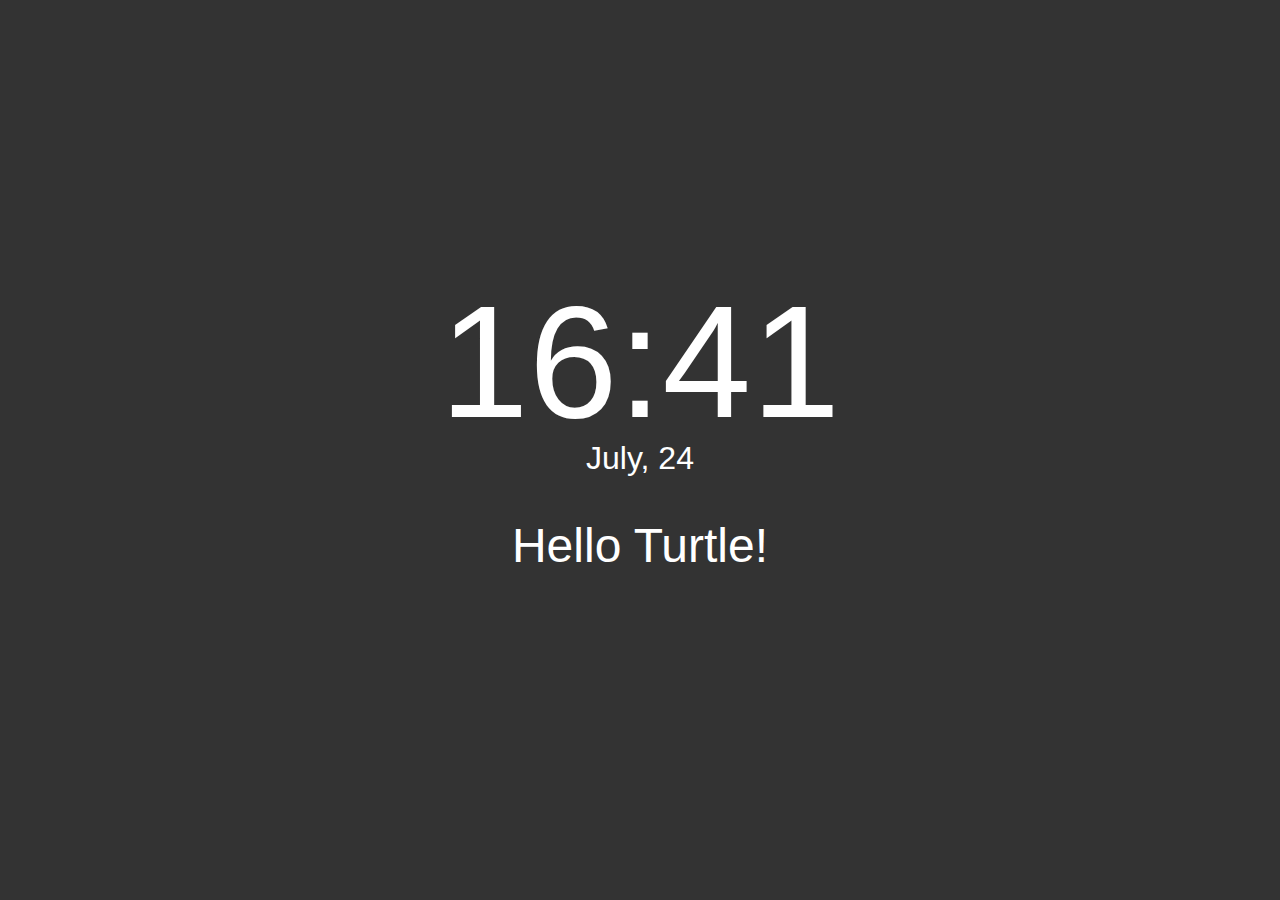
==== index.html @ b0602e17 "random quote added, schedule can be changed in options. linted js." ====
<!DOCTYPE html>
<html lang="en">

<head>
  <title>New Tab</title>
  <link href="https://fonts.googleapis.com/css?family=Amatic+SC:400,700" rel="stylesheet">
  <link rel="stylesheet" type="text/css" href="css/style.css">
  <script src="js/jquery-3.2.1.min.js"></script>
  <script src="js/time.js"></script>
  <script src="js/unsplash-api.js"></script>
  <script src="js/quotes.js"></script>
  <script type="text/javascript" src="./js/weather-location.js"></script>
</head>

<body>
  <!-- Top row of page -->
  <section id="top-section">
    <div id="weather-comp"><span id="weather"></span><i id="icon"></i></div>
  </section>

  <!-- Middle row of page -->
  <section id="center-section">
    <p id="time"></p>
    <p id="date"></p>    
    <p id="greeting">Hello Turtle!</p>
  </section>

  <!-- Bottom row of page -->
  <section id="bottom-section">

    <div class="left" id="imageAttribution">
      <p id="unsplash">
        From <a href="https://unsplash.com/?utm_source=turtleTabE&utm_medium=referral&utm_campaign=api-credit" target="_blank">Unsplash</a>
      </p>
      <p id="photographer"></p>
      <p id="location"></p>
    </div>

    <div class="center" id="quote">
      <div>
        <p id="quoteText"></p>
        <p id="quoteAuthor"></p>
        <p id="forismatic"></p>
      </div>
    </div>

    <div class="right">
      <p id=""></p>
    </div>

  </section>

</body>

</html>
---- css/style.css ----
html {
  box-sizing: border-box;
}

*,
*::before,
*::after {
  box-sizing: inherit;
}

body {
  font: 16px/1 "Helvetica Neue", Helvetica, Arial, sans-serif;
  height: 100vh;
  background-color: #333;
  background-repeat: no-repeat;
  background-position: center center;
  background-attachment: fixed;
  background-size: cover;
  display: flex;
  flex-direction: column;
  justify-content: space-between;
  margin: 0;
}

/***********************
 * Top row of page
 ***********************/
#top-section {
  flex: 1 1 100px;
}

#weather-comp {
  display: none;
  font-size: .9rem;
  text-align: center;
  max-width: 72px;
  min-height: 89px;
  border-radius: 7px;
  color: black;
  margin: 2px 0 5px 5px;
  background-color: rgba(255,255,255,0.45);
  font-family: cursive;
  padding: .7rem;
  float: left;
}

/***********************
 * Middle row of page
 ***********************/
#center-section {
  display: flex;
  flex-direction: column;
  justify-content: center;
  align-items: center;
  flex: 2 1 auto;
  //text-shadow: 0 0 300px rgba(0, 0, 0, 1);
}

#center-section .center {
  display: none;
}

#time {
  min-height: 160px;
  font-size: 10rem;
  color: #fff;
  margin: 0;
}
#date {
  min-height: 32px;
  font-size: 2rem;
  color: #fff;
  margin: 0;
}

#greeting {
  font-size: 3rem;
  line-height: 1;
  color: #fff;
  display: inline-block;
}

/***********************
 * Bottom row of page
 ***********************/
#bottom-section {
  width: 100%;  
  flex: 1 1 100px;
  text-align: center;
  color: #fff;
}

#bottom-section p {
  margin: 0;
}

#bottom-section .left,
#bottom-section .center,
#bottom-section .right {
  border-radius: 7px;
}

#bottom-section .left {
  display: none;
  position: absolute;
  left: 0;
  bottom: 0;
  font-size: 1.3rem;
  font-family: 'Amatic SC', cursive;
  line-height: 1.3;
  min-width: 150px;
  margin: 0 0 5px 5px;
  padding: .5rem 1rem;
  background-color: rgba(0,0,0,0.48);
}

#bottom-section .center {
  display: none;
  position: absolute;
  left: 50%;
  bottom: 0;
  font-size: 1rem;
  line-height: 1.15;
  width: 50%;
  margin: 0 0 5px -25%;
}

#quote>div {
  display: inline-block;
}

#quoteText {
  padding: .75rem;
  text-shadow: 0 0 300px rgba(0, 0, 0, 1);
}

#quoteAuthor {
  font-size: 0.875rem;
  text-align: right;
}

#forismatic {
  font-size: .75rem;
  font-weight: 400;
  padding: .5rem;
}

#bottom-section .right {
  display: none;
  position: absolute;
  right: 0;
  bottom: 0;
  margin: 0 5px 5px 0;
}

#bottom-section a:link,
#bottom-section a:visited {
  color: #fff;
  text-decoration: none;
}

#bottom-section a:hover,
#bottom-section a:active {
  color: #fff;
  text-decoration: underline;
}
#bottom-section span{
  display: block;
}
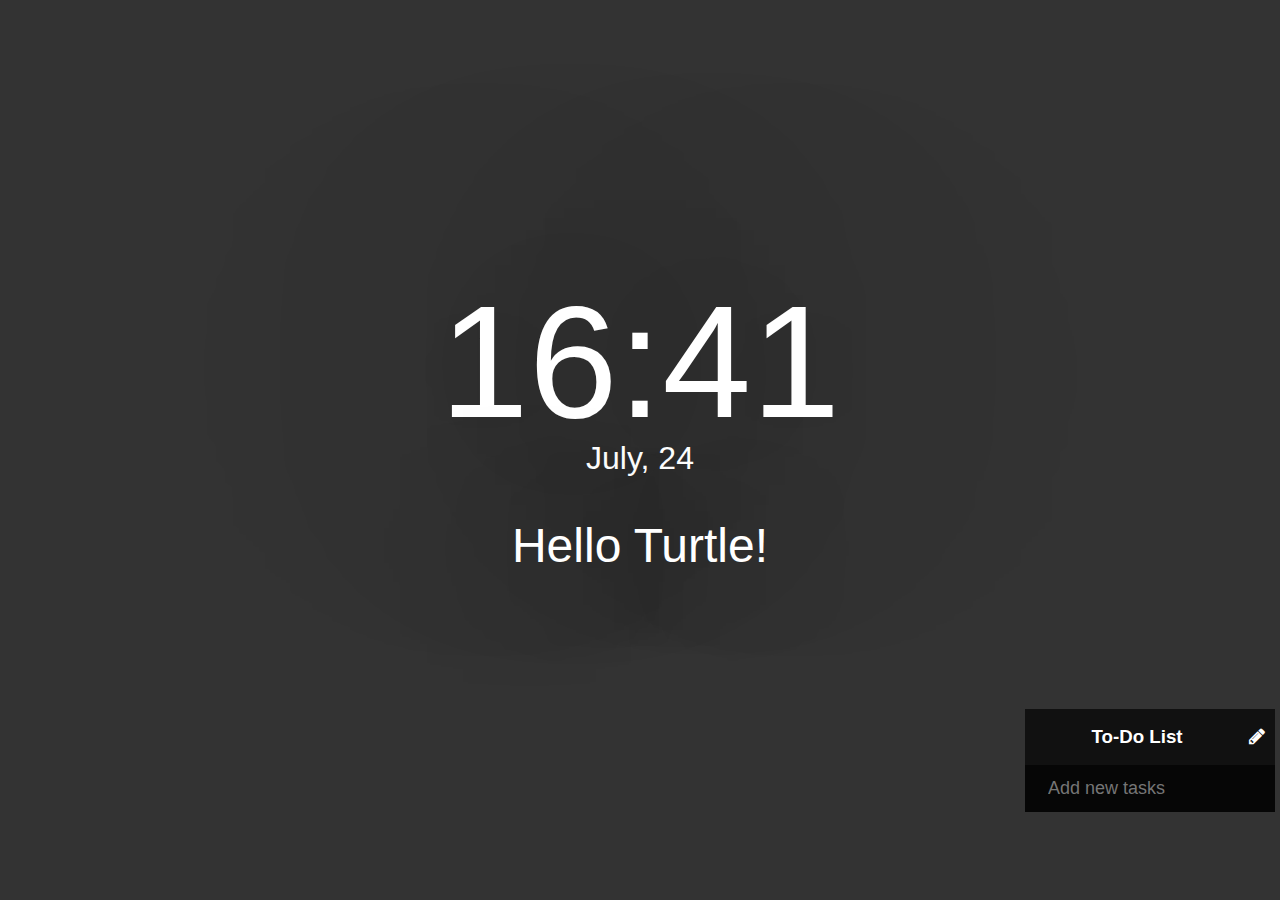
==== commit 7b5da50f: "to-do list with bugs" ====
--- a/index.html
+++ b/index.html
@@ -2,14 +2,14 @@
 <html lang="en">
 
 <head>
-  <title>New Tab</title>
+  <title>Hello Turtle!</title>
   <link href="https://fonts.googleapis.com/css?family=Amatic+SC:400,700" rel="stylesheet">
   <link rel="stylesheet" type="text/css" href="css/style.css">
   <script src="js/jquery-3.2.1.min.js"></script>
   <script src="js/time.js"></script>
   <script src="js/unsplash-api.js"></script>
-  <script src="js/quotes.js"></script>
   <script type="text/javascript" src="./js/weather-location.js"></script>
+  <link rel="stylesheet" type="text/css" href="https://cdnjs.cloudflare.com/ajax/libs/font-awesome/4.7.0/css/font-awesome.min.css">
 </head>
 
 <body>
@@ -36,20 +36,24 @@
       <p id="location"></p>
     </div>
 
-    <div class="center" id="quote">
-      <div>
-        <p id="quoteText"></p>
-        <p id="quoteAuthor"></p>
-        <p id="forismatic"></p>
-      </div>
+    <div class="center">
+      <p id="quote"></p>
+      <p id="author"></p>
+      <p id="forismatic"></p>
     </div>
+    <div id="toto">
+      <h3>To-Do List<i class="fa fa-pencil" aria-hidden="true"></i></h3>
+    <input type="text" placeholder="Add new tasks"></input>
+    <ul>
+    </ul>
+    </div>
+    <div class="bottom-section right">
 
-    <div class="right">
       <p id=""></p>
     </div>
 
   </section>
 
 </body>
-
+<script type="text/javascript" src="js/to-do.js" ></script>
 </html>--- a/css/style.css
+++ b/css/style.css
@@ -53,7 +53,7 @@
   justify-content: center;
   align-items: center;
   flex: 2 1 auto;
-  //text-shadow: 0 0 300px rgba(0, 0, 0, 1);
+  text-shadow: 0 0 300px rgba(0, 0, 0, 1);
 }
 
 #center-section .center {
@@ -98,6 +98,7 @@
 #bottom-section .center,
 #bottom-section .right {
   border-radius: 7px;
+  background-color: rgba(0,0,0,0.48);
 }
 
 #bottom-section .left {
@@ -111,7 +112,6 @@
   min-width: 150px;
   margin: 0 0 5px 5px;
   padding: .5rem 1rem;
-  background-color: rgba(0,0,0,0.48);
 }
 
 #bottom-section .center {
@@ -120,22 +120,20 @@
   left: 50%;
   bottom: 0;
   font-size: 1rem;
-  line-height: 1.15;
+  line-height: 1;
+  font-weight: 700;
   width: 50%;
   margin: 0 0 5px -25%;
 }
 
-#quote>div {
-  display: inline-block;
-}
-
-#quoteText {
+#quote {
   padding: .75rem;
   text-shadow: 0 0 300px rgba(0, 0, 0, 1);
 }
 
-#quoteAuthor {
-  font-size: 0.875rem;
+#author {
+  padding: 0 1rem;
+  font-weight: 400;
   text-align: right;
 }
 
@@ -166,4 +164,70 @@
 }
 #bottom-section span{
   display: block;
+}
+
+
+
+
+/*************
+* abhi_hk95
+*************/
+#toto{
+  width: 250px;
+  background-color: rgba(0,0,0,0.66);
+  margin: 0px 5px 5px 0;
+  float: right;
+}
+#toto li{
+  background:rgba(0,0,0,0.48);
+  height: 40px;
+  line-height: 40px;
+  color: #fff;
+}
+#toto .fa-pencil{
+  float: right;
+  padding-right: 10px;
+}
+
+#toto span{
+  background:#e74c3c;
+  height: 40px;
+  margin-right: 20px;
+  text-align: center;
+  color: white;
+  width: 0px;
+  display: inline-block;
+  transition: 0.4s linear;
+  opacity: 0;
+}
+
+#toto li:hover span{
+  width: 40px;
+  opacity: 1;
+}
+
+#toto input{
+  font-size: 18px;
+  background:rgba(0,0,0,0.6);
+  width: 100%;
+  padding: 10px 10px 10px 20px;
+  box-sizing: border-box;
+  color: #2980b9;
+  border:3px solid rgba(0,0,0,0);
+  transition: 0.3s linear;
+}
+#toto input:focus{
+  background:white;
+  border: 3px solid #2980b9;
+  outline:none;
+
+}
+#toto ul{
+  list-style: none;
+  margin: 0;
+  padding: 0;
+}
+#toto .completed{
+  color: gray;
+  text-decoration: line-through;
 }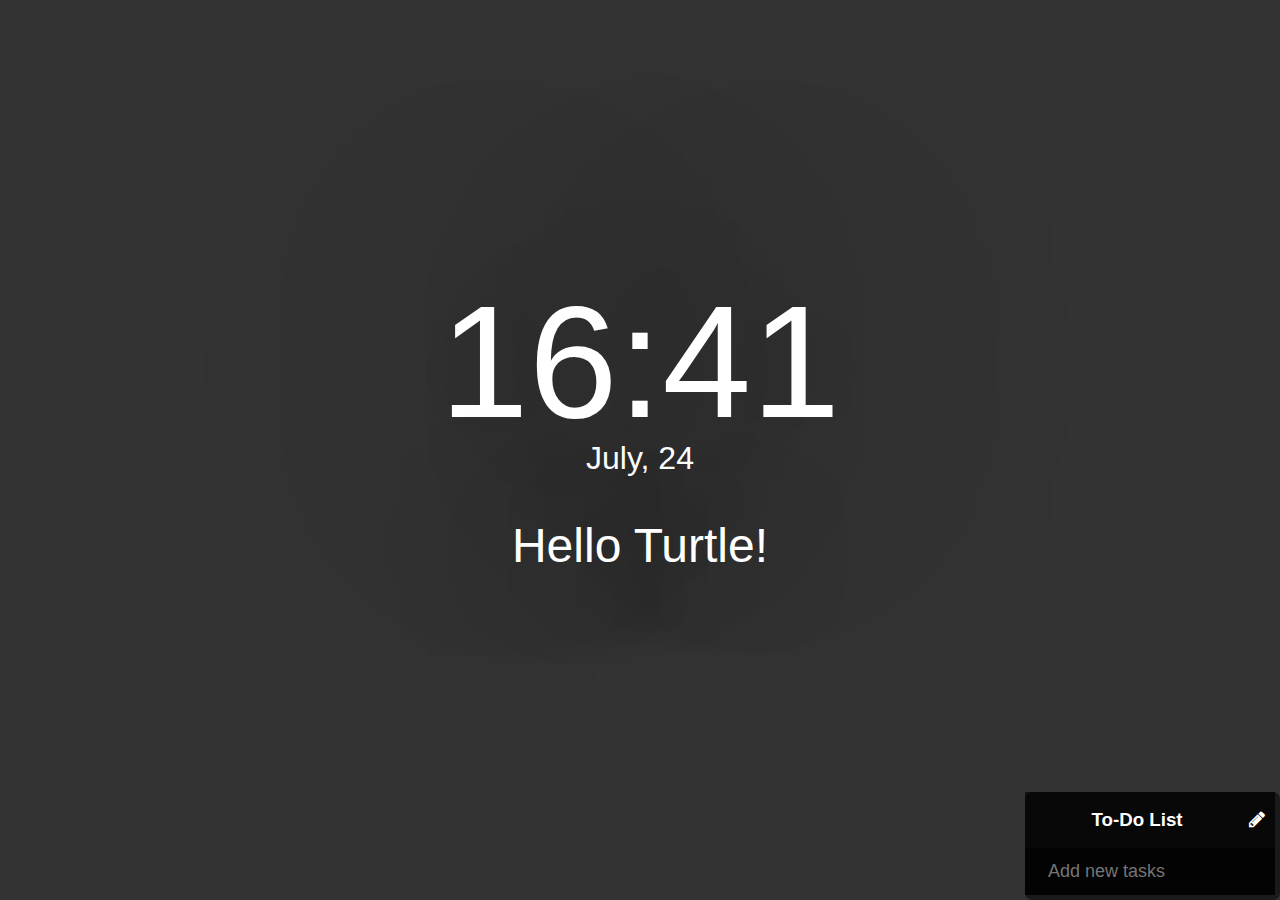
==== commit e8cecd40: "minor edit to prevent to-do list moving other content" ====
--- a/index.html
+++ b/index.html
@@ -41,15 +41,14 @@
       <p id="author"></p>
       <p id="forismatic"></p>
     </div>
-    <div id="toto">
-      <h3>To-Do List<i class="fa fa-pencil" aria-hidden="true"></i></h3>
-    <input type="text" placeholder="Add new tasks"></input>
-    <ul>
-    </ul>
+
+    <div class="bottom-section right">
+      <div id="toto">
+        <h3>To-Do List<i class="fa fa-pencil" aria-hidden="true"></i></h3>
+        <input type="text" placeholder="Add new tasks"></input>
+        <ul>
+        </ul>
     </div>
-    <div class="bottom-section right">
-
-      <p id=""></p>
     </div>
 
   </section>
--- a/css/style.css
+++ b/css/style.css
@@ -144,11 +144,9 @@
 }
 
 #bottom-section .right {
-  display: none;
   position: absolute;
   right: 0;
   bottom: 0;
-  margin: 0 5px 5px 0;
 }
 
 #bottom-section a:link,
@@ -166,12 +164,9 @@
   display: block;
 }
 
-
-
-
-/*************
-* abhi_hk95
-*************/
+/************************
+* abhi_hk95 (to-do list)
+*************************/
 #toto{
   width: 250px;
   background-color: rgba(0,0,0,0.66);
@@ -230,4 +225,7 @@
 #toto .completed{
   color: gray;
   text-decoration: line-through;
-}+}
+/*******************************
+* end of abhi_hk95 (to-do list)
+********************************/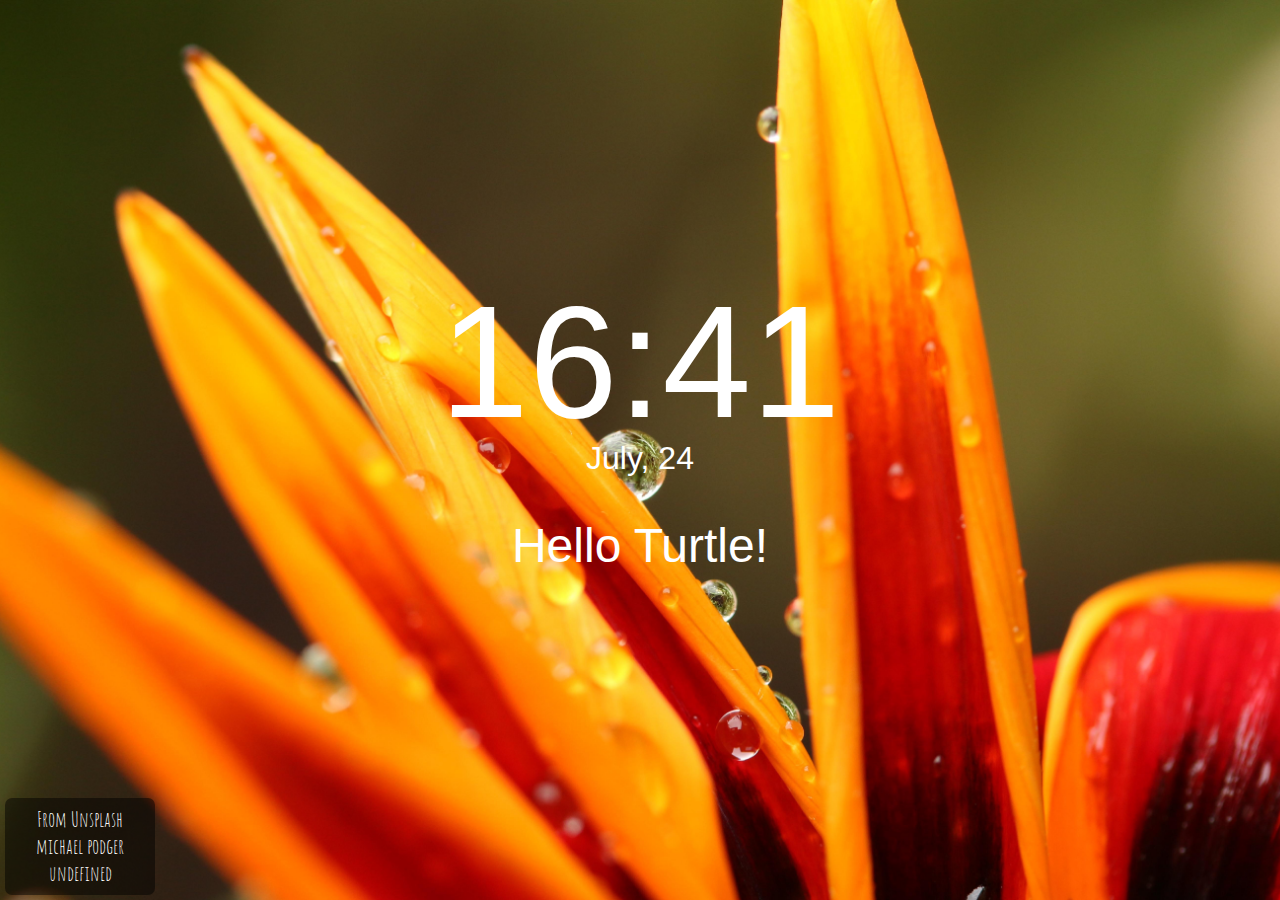
==== commit aae504f9: "offline images and image preload feature added, daily schedule only" ====
--- a/index.html
+++ b/index.html
@@ -2,17 +2,12 @@
 <html lang="en">
 
 <head>
-  <title>Hello Turtle!</title>
+  <title>New Tab</title>
   <link href="https://fonts.googleapis.com/css?family=Amatic+SC:400,700" rel="stylesheet">
   <link rel="stylesheet" type="text/css" href="css/style.css">
-  <script src="js/jquery-3.2.1.min.js"></script>
-  <script src="js/time.js"></script>
-  <script src="js/unsplash-api.js"></script>
-  <script type="text/javascript" src="./js/weather-location.js"></script>
-  <link rel="stylesheet" type="text/css" href="https://cdnjs.cloudflare.com/ajax/libs/font-awesome/4.7.0/css/font-awesome.min.css">
 </head>
 
-<body>
+<body id="turtleTab">
   <!-- Top row of page -->
   <section id="top-section">
     <div id="weather-comp"><span id="weather"></span><i id="icon"></i></div>
@@ -28,7 +23,7 @@
   <!-- Bottom row of page -->
   <section id="bottom-section">
 
-    <div class="left" id="imageAttribution">
+    <div class="left" id="imgAttribution">
       <p id="unsplash">
         From <a href="https://unsplash.com/?utm_source=turtleTabE&utm_medium=referral&utm_campaign=api-credit" target="_blank">Unsplash</a>
       </p>
@@ -36,23 +31,27 @@
       <p id="location"></p>
     </div>
 
-    <div class="center">
-      <p id="quote"></p>
-      <p id="author"></p>
-      <p id="forismatic"></p>
+    <div class="center" id="quote">
+      <div>
+        <p id="quoteText"></p>
+        <p id="quoteAuthor"></p>
+        <p id="forismatic"></p>
+      </div>
     </div>
 
-    <div class="bottom-section right">
-      <div id="toto">
-        <h3>To-Do List<i class="fa fa-pencil" aria-hidden="true"></i></h3>
-        <input type="text" placeholder="Add new tasks"></input>
-        <ul>
-        </ul>
-    </div>
+    <div class="right">
+      <p id=""></p>
     </div>
 
   </section>
+  <script src="libs/jquery-3.2.1.min.js"></script>
+  <script src="libs/localforage.min.js"></script>
+  <script src="js/helper-functions.js"></script>
+  <script src="js/images.js"></script>
+  <script src="js/time.js"></script>
+  <!--<script src="js/quotes.js"></script>-->
+  <script src="./js/weather-location.js"></script>
 
 </body>
-<script type="text/javascript" src="js/to-do.js" ></script>
+
 </html>--- a/css/style.css
+++ b/css/style.css
@@ -19,7 +19,7 @@
   display: flex;
   flex-direction: column;
   justify-content: space-between;
-  margin: 0;
+  margin: 0;  
 }
 
 /***********************
@@ -53,7 +53,7 @@
   justify-content: center;
   align-items: center;
   flex: 2 1 auto;
-  text-shadow: 0 0 300px rgba(0, 0, 0, 1);
+  //text-shadow: 0 0 300px rgba(0, 0, 0, 1);
 }
 
 #center-section .center {
@@ -98,7 +98,6 @@
 #bottom-section .center,
 #bottom-section .right {
   border-radius: 7px;
-  background-color: rgba(0,0,0,0.48);
 }
 
 #bottom-section .left {
@@ -112,6 +111,7 @@
   min-width: 150px;
   margin: 0 0 5px 5px;
   padding: .5rem 1rem;
+  background-color: rgba(0,0,0,0.48);
 }
 
 #bottom-section .center {
@@ -120,20 +120,22 @@
   left: 50%;
   bottom: 0;
   font-size: 1rem;
-  line-height: 1;
-  font-weight: 700;
+  line-height: 1.15;
   width: 50%;
   margin: 0 0 5px -25%;
 }
 
-#quote {
+#quote>div {
+  display: inline-block;
+}
+
+#quoteText {
   padding: .75rem;
   text-shadow: 0 0 300px rgba(0, 0, 0, 1);
 }
 
-#author {
-  padding: 0 1rem;
-  font-weight: 400;
+#quoteAuthor {
+  font-size: 0.875rem;
   text-align: right;
 }
 
@@ -144,9 +146,11 @@
 }
 
 #bottom-section .right {
+  display: none;
   position: absolute;
   right: 0;
   bottom: 0;
+  margin: 0 5px 5px 0;
 }
 
 #bottom-section a:link,
@@ -162,70 +166,4 @@
 }
 #bottom-section span{
   display: block;
-}
-
-/************************
-* abhi_hk95 (to-do list)
-*************************/
-#toto{
-  width: 250px;
-  background-color: rgba(0,0,0,0.66);
-  margin: 0px 5px 5px 0;
-  float: right;
-}
-#toto li{
-  background:rgba(0,0,0,0.48);
-  height: 40px;
-  line-height: 40px;
-  color: #fff;
-}
-#toto .fa-pencil{
-  float: right;
-  padding-right: 10px;
-}
-
-#toto span{
-  background:#e74c3c;
-  height: 40px;
-  margin-right: 20px;
-  text-align: center;
-  color: white;
-  width: 0px;
-  display: inline-block;
-  transition: 0.4s linear;
-  opacity: 0;
-}
-
-#toto li:hover span{
-  width: 40px;
-  opacity: 1;
-}
-
-#toto input{
-  font-size: 18px;
-  background:rgba(0,0,0,0.6);
-  width: 100%;
-  padding: 10px 10px 10px 20px;
-  box-sizing: border-box;
-  color: #2980b9;
-  border:3px solid rgba(0,0,0,0);
-  transition: 0.3s linear;
-}
-#toto input:focus{
-  background:white;
-  border: 3px solid #2980b9;
-  outline:none;
-
-}
-#toto ul{
-  list-style: none;
-  margin: 0;
-  padding: 0;
-}
-#toto .completed{
-  color: gray;
-  text-decoration: line-through;
-}
-/*******************************
-* end of abhi_hk95 (to-do list)
-********************************/+}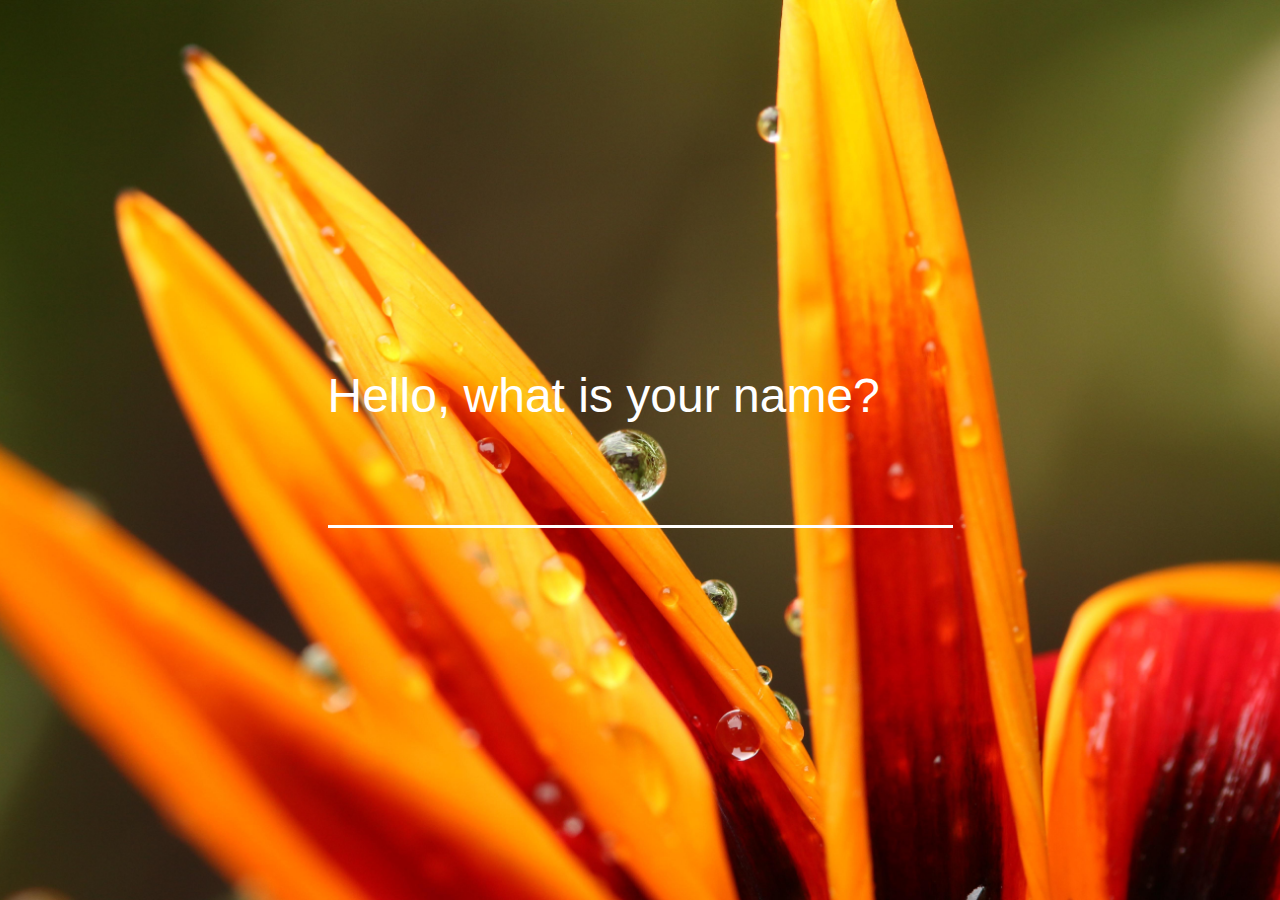
==== commit d5dd3165: "added main focus feature, removed options" ====
--- a/index.html
+++ b/index.html
@@ -4,54 +4,90 @@
 <head>
   <title>New Tab</title>
   <link href="https://fonts.googleapis.com/css?family=Amatic+SC:400,700" rel="stylesheet">
+  <link rel="stylesheet" type="text/css" href="https://cdnjs.cloudflare.com/ajax/libs/font-awesome/4.7.0/css/font-awesome.min.css">
   <link rel="stylesheet" type="text/css" href="css/style.css">
 </head>
 
 <body id="turtleTab">
-  <!-- Top row of page -->
-  <section id="top-section">
-    <div id="weather-comp"><span id="weather"></span><i id="icon"></i></div>
+  <div class="main-wrapper hidden">
+
+    <!-- Top row of page -->
+    <section id="top-section">
+      <div id="weather-comp"><span id="weather"></span><i id="icon"></i></div>
+    </section>
+
+    <!-- Middle row of page -->
+    <section id="center-section">
+      <p id="time"></p>
+      <p id="date"></p>    
+      <p id="greeting"></p>
+      <div id="focus-wrapper">
+        <p id="focus-question">What is your main focus today?</p>
+        <p id="focus-day" class="hidden">Today</p>
+        <input type="text" id="focus-input" name="focus-input">
+        <div class="focus-row hidden">
+          <div>
+            <span class="focus-checkbox fa fa-square-o"></span>
+            <span class="focus-checkbox fa fa-check-square-o hidden"></span>
+          </div>        
+          <span id="focus"></span>
+          <span class="focus-close fa fa-times"></span>
+        </div>
+      </div>        
+    </section>
+
+    <!-- Bottom row of page -->
+    <section id="bottom-section">
+
+      <div class="left" id="imgAttribution">
+        <p id="unsplash">
+          From <a href="https://unsplash.com/?utm_source=turtleTabE&utm_medium=referral&utm_campaign=api-credit" target="_blank">Unsplash</a>
+        </p>
+        <p id="photographer"></p>
+        <p id="location"></p>
+      </div>
+
+      <div class="center" id="quote">
+        <div>
+          <p id="quoteText"></p>
+          <p id="quoteAuthor"></p>
+          <p id="forismatic"></p>
+        </div>
+      </div>
+
+      <div class="bottom-section right">
+        <div id="toto">
+          <h3>To-Do List<i class="fa fa-pencil" aria-hidden="true"></i></h3>
+          <input type="text" id="todoInput" placeholder="Add new tasks"></input>
+          <ul>
+          </ul>
+        </div>
+      </div>
+
+    </section>
+
+  </div><!-- end of .main-wrapper -->
+
+  <section class="start-page">
+    <div class="greeting-wrapper">
+      <p class="greeting">Hello, what is your name?</p>
+      <input type="text" id="name" name="name">
+      <p class="greeting-msg"></p>
+    </div>    
   </section>
 
-  <!-- Middle row of page -->
-  <section id="center-section">
-    <p id="time"></p>
-    <p id="date"></p>    
-    <p id="greeting">Hello Turtle!</p>
-  </section>
-
-  <!-- Bottom row of page -->
-  <section id="bottom-section">
-
-    <div class="left" id="imgAttribution">
-      <p id="unsplash">
-        From <a href="https://unsplash.com/?utm_source=turtleTabE&utm_medium=referral&utm_campaign=api-credit" target="_blank">Unsplash</a>
-      </p>
-      <p id="photographer"></p>
-      <p id="location"></p>
-    </div>
-
-    <div class="center" id="quote">
-      <div>
-        <p id="quoteText"></p>
-        <p id="quoteAuthor"></p>
-        <p id="forismatic"></p>
-      </div>
-    </div>
-
-    <div class="right">
-      <p id=""></p>
-    </div>
-
-  </section>
   <script src="libs/jquery-3.2.1.min.js"></script>
   <script src="libs/localforage.min.js"></script>
+  <script src="js/variables.js"></script>
   <script src="js/helper-functions.js"></script>
+  <script src="js/greeting.js"></script>
+  <script src="js/quote.js"></script>
   <script src="js/images.js"></script>
+  <script src="js/focus.js"></script>
   <script src="js/time.js"></script>
-  <!--<script src="js/quotes.js"></script>-->
+  <script src="js/control.js"></script>
   <script src="./js/weather-location.js"></script>
 
 </body>
-
+<script type="text/javascript" src="js/to-do.js" ></script>
 </html>--- a/css/style.css
+++ b/css/style.css
@@ -10,16 +10,23 @@
 
 body {
   font: 16px/1 "Helvetica Neue", Helvetica, Arial, sans-serif;
-  height: 100vh;
   background-color: #333;
   background-repeat: no-repeat;
   background-position: center center;
   background-attachment: fixed;
   background-size: cover;
   display: flex;
+  justify-content: center;
+  margin: 0;
+}
+
+.main-wrapper {  
+  height: 100vh;
+  width: 100%;
+  display: flex;
   flex-direction: column;
   justify-content: space-between;
-  margin: 0;  
+  transition: opacity 500ms linear;
 }
 
 /***********************
@@ -130,13 +137,14 @@
 }
 
 #quoteText {
+  font-size: 1.125rem;
   padding: .75rem;
   text-shadow: 0 0 300px rgba(0, 0, 0, 1);
 }
 
 #quoteAuthor {
   font-size: 0.875rem;
-  text-align: right;
+  text-align: center;
 }
 
 #forismatic {
@@ -146,11 +154,9 @@
 }
 
 #bottom-section .right {
-  display: none;
   position: absolute;
   right: 0;
   bottom: 0;
-  margin: 0 5px 5px 0;
 }
 
 #bottom-section a:link,
@@ -166,4 +172,252 @@
 }
 #bottom-section span{
   display: block;
+}
+
+/************************
+* to-do list (abhi_hk95)
+*************************/
+#toto{
+  width: 250px;
+  background-color: rgba(0,0,0,0.66);
+  margin: 0px 5px 5px 0;
+  float: right;
+}
+#toto li{
+  background:rgba(0,0,0,0.48);
+  height: 40px;
+  line-height: 40px;
+  color: #fff;
+}
+#toto .fa-pencil{
+  float: right;
+  padding-right: 10px;
+}
+
+#toto span{
+  background:#e74c3c;
+  height: 40px;
+  margin-right: 20px;
+  text-align: center;
+  color: white;
+  width: 0px;
+  display: inline-block;
+  transition: 0.4s linear;
+  opacity: 0;
+}
+
+#toto li:hover span{
+  width: 40px;
+  opacity: 1;
+}
+
+#toto input{
+  font-size: 18px;
+  background:rgba(0,0,0,0.6);
+  width: 100%;
+  padding: 10px 10px 10px 20px;
+  box-sizing: border-box;
+  color: #2980b9;
+  border:3px solid rgba(0,0,0,0);
+  transition: 0.3s linear;
+}
+#toto input:focus{
+  background:white;
+  border: 3px solid #2980b9;
+  outline:none;
+
+}
+#toto ul{
+  list-style: none;
+  margin: 0;
+  padding: 0;
+}
+#toto .completed{
+  color: gray;
+  text-decoration: line-through;
+}
+/* end of to-do list (abhi_hk95) */
+
+/*******************************
+* greeting feature (8thday)
+********************************/
+
+.start-page {
+  position: absolute;
+  top: 0;
+  color: #fff;
+  height: 100vh;
+  opacity: 1;
+  display: flex;
+  flex-direction: column;
+  justify-content: center;
+  align-items: center;
+  transition: opacity 1s linear;
+}
+
+.greeting {
+  font-size: 3rem;
+}
+
+#name {
+  color: #fff;
+  font-size: 3rem;
+  text-align: center;
+  display: block;
+  width: 100%;
+  background-color: transparent;
+  border: none;
+  border-bottom: 3px solid #fff;
+}
+
+#name:focus {
+  outline: 0;
+}
+
+.greeting-msg {
+  height: 1rem;
+  margin: 1rem 0;
+  display: flex;
+  justify-content: space-between;
+}
+
+.greeting-msg a:link,
+.greeting-msg a:visited {
+  color: #fff;
+}
+
+.greeting-msg a:hover,
+.greeting-msg a:active {
+  text-decoration: none;
+}
+
+#greeting {
+  font-size: 3.375rem;
+  margin: .75rem 0 1.5rem;
+  text-align: center;
+}
+
+#greeting>span:focus {
+  outline: 0;
+}
+
+.editName {
+  border-bottom: 3px solid #fff;
+  cursor: auto;
+  background-color: transparent;
+}
+/* end of greeting feature (8thday) */
+
+/*******************************
+* daily focus (8thday)
+********************************/
+
+#focus-wrapper {
+  min-height: 150px;
+  max-height: 164px;
+  overflow: hidden;
+  max-width: 90%;
+}
+
+#focus-question {  
+  color: #fff;
+  font-size: 2.25rem;
+  text-align: center;
+  margin-bottom: 0;
+  transition: all 500ms linear;
+}
+
+#focus-day {
+  color: #fff;
+  font-size: 1.75rem;
+  font-weight: 700;
+  text-align: center;
+  text-transform: uppercase;
+  margin: -1.875rem auto 1rem;
+  transition: opacity 500ms linear;
+}
+
+#focus-input {
+  color: #fff;
+  font-size: 2.25rem;
+  text-align: center;
+  display: block;
+  width: 90%;
+  background-color: transparent;
+  padding-top: 0;
+  padding-bottom: 1px;
+  border: none;
+  border-bottom: 2px solid #fff;
+  margin: 0 auto;
+  transition: opacity 500ms linear;
+}
+
+#focus-input:focus {
+  outline: 0;
+}
+
+.focus-row {
+  display: flex;
+  justify-content: space-around;
+  margin-top: -36px;
+  transition: opacity 500ms linear;
+}
+
+.focus-row>div {
+  padding: .5rem 2rem 0 0;
+}
+
+.focus-checkbox {
+  //font-family: "FontAwesome";
+}
+
+.focus-checkbox:hover {
+  cursor: pointer;
+}
+
+.focus-checkbox,
+.focus-close {
+  font-size: 1.5rem;
+  color: #fff;
+}
+
+.focus-close {
+  font-size: 1.25rem;
+  font-weight: 300;
+  padding: 6px 9.5px;
+  border: 1px solid transparent;
+}
+
+.focus-close:hover {
+  font-size: 1.25rem;
+  font-weight: 700;
+  cursor: pointer;
+  border: 1px solid #fff;
+  border-radius: 50%;
+}
+
+.focus-checkbox.fa-check-square-o {
+  margin-left: -23px;
+}
+
+#focus {
+  color: #fff;
+  font-size: 2.25rem;
+  text-align: center;
+  padding: 0 1rem;
+}
+
+#focus.complete {
+  text-decoration: line-through;
+}
+
+/* end of daily focus (8thday) */
+
+/**********************************
+* utility classes (8thday)
+***********************************/
+.hidden {
+  visibility: hidden;
+  opacity: 0;
+  z-index: -1;
 }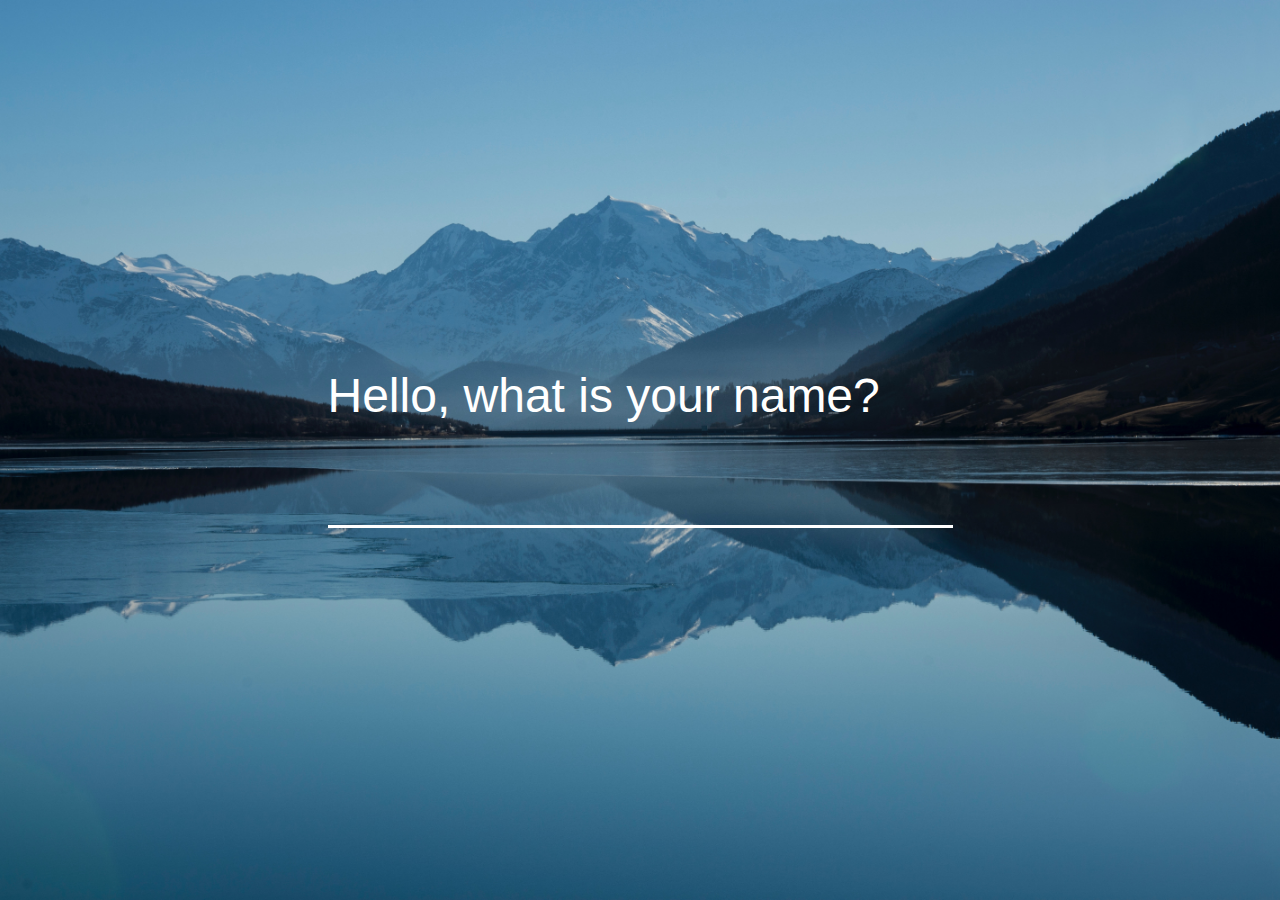
==== commit da8c2598: "version 0.1.6" ====
--- a/index.html
+++ b/index.html
@@ -6,6 +6,8 @@
   <link href="https://fonts.googleapis.com/css?family=Amatic+SC:400,700" rel="stylesheet">
   <link rel="stylesheet" type="text/css" href="https://cdnjs.cloudflare.com/ajax/libs/font-awesome/4.7.0/css/font-awesome.min.css">
   <link rel="stylesheet" type="text/css" href="css/style.css">
+  <script src="libs/jquery-3.2.1.min.js"></script>
+  <script src="libs/localforage.min.js"></script>
 </head>
 
 <body id="turtleTab">
@@ -76,18 +78,12 @@
     </div>    
   </section>
 
-  <script src="libs/jquery-3.2.1.min.js"></script>
-  <script src="libs/localforage.min.js"></script>
   <script src="js/variables.js"></script>
   <script src="js/helper-functions.js"></script>
-  <script src="js/greeting.js"></script>
-  <script src="js/quote.js"></script>
-  <script src="js/images.js"></script>
-  <script src="js/focus.js"></script>
-  <script src="js/time.js"></script>
-  <script src="js/control.js"></script>
-  <script src="./js/weather-location.js"></script>
+  <script src="js/center.js"></script>
+  <script src="js/inspiration.js"></script>
+  <script src="js/weather-location.js"></script>
+  <script src="js/to-do.js" ></script>
 
 </body>
-<script type="text/javascript" src="js/to-do.js" ></script>
 </html>